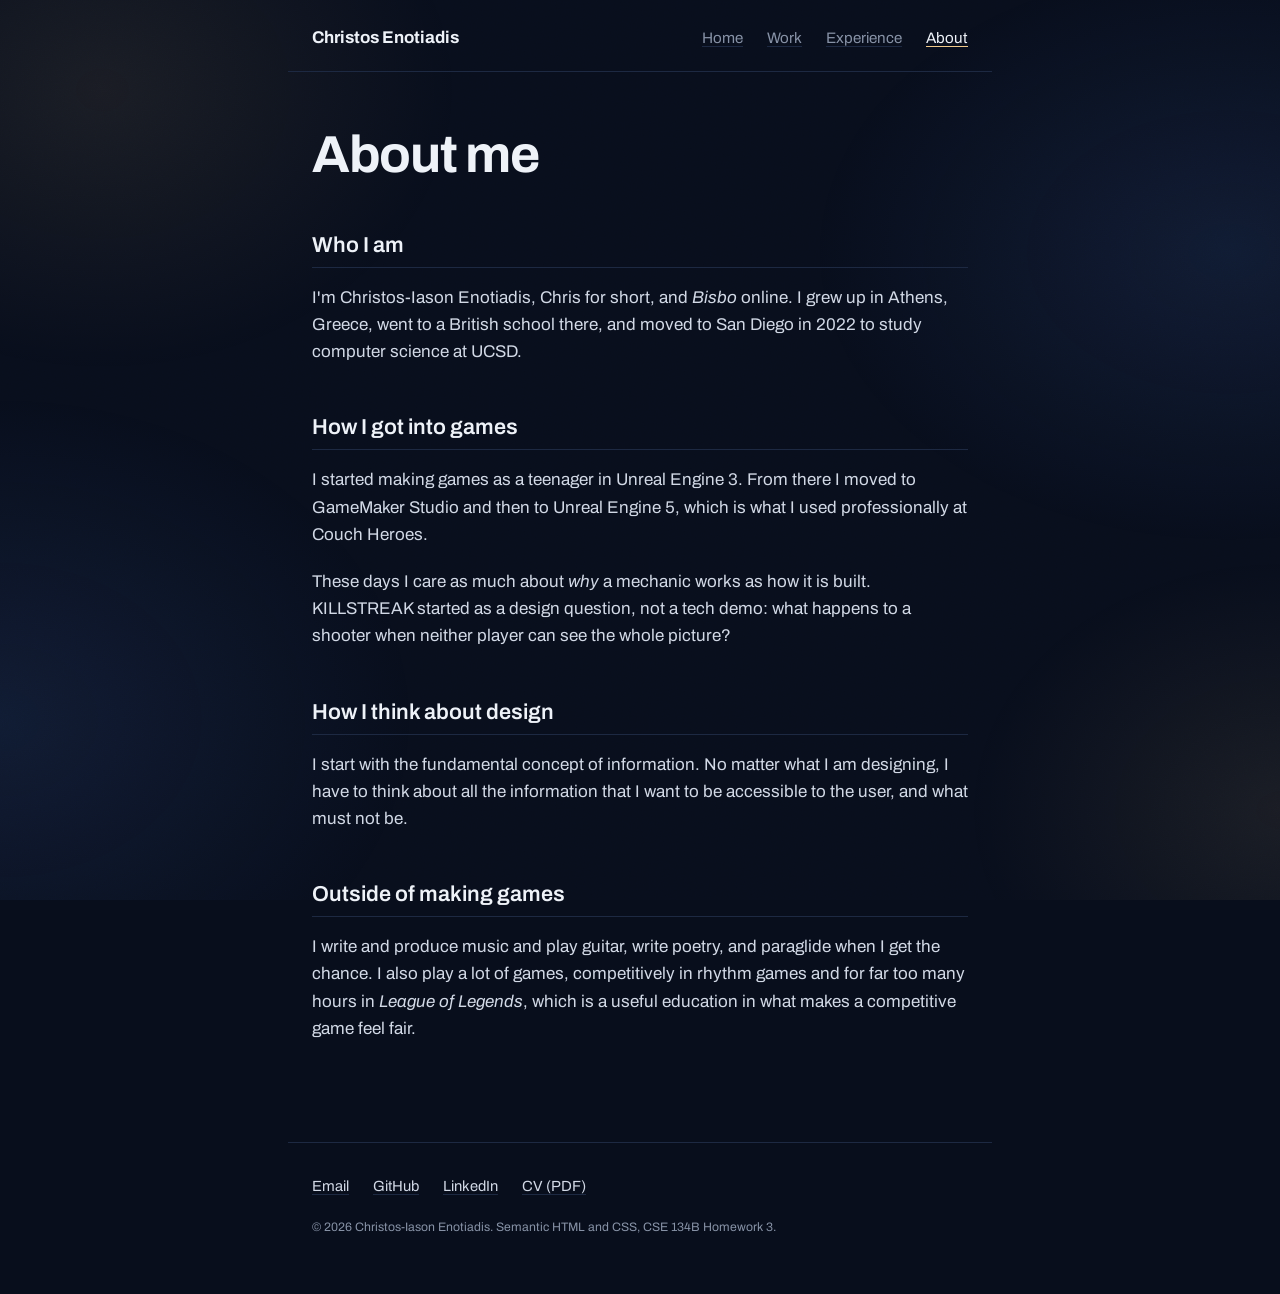
==== about.html @ 73f15feb "add hw3" ====
<!DOCTYPE html>
<html lang="en">
<head>
  <meta charset="utf-8">
  <meta name="viewport" content="width=device-width, initial-scale=1">
  <meta name="description" content="About Christos Enotiadis: a game developer from Athens, Greece, how he got into games, and what he makes outside of them.">
  <meta name="author" content="Christos-Iason Enotiadis">
  <title>About | Christos Enotiadis</title>
  <link rel="icon" href="images/favicon.svg" type="image/svg+xml">
  <link rel="stylesheet" href="https://fonts.googleapis.com/css2?family=Archivo:wght@400;500;600&amp;family=Archivo+Expanded:wght@600;700&amp;display=swap">
  <link rel="stylesheet" href="css/styles.css">
</head>
<body>
  <header>
    <p><a href="index.html"><b>Christos Enotiadis</b></a></p>
    <nav aria-label="Primary">
      <ul>
        <li><a href="index.html">Home</a></li>
        <li><a href="index.html#work-heading">Work</a>
          <ul>
            <li><a href="killstreak.html">KILLSTREAK</a></li>
            <li><a href="vpt.html">Volumetric Path Tracing</a></li>
            <li><a href="poker.html">Poker Engine</a></li>
          </ul>
        </li>
        <li><a href="experience.html">Experience</a></li>
        <li><a href="about.html" aria-current="page">About</a></li>
      </ul>
    </nav>
  </header>

  <main>
    <h1>About me</h1>

    <section aria-labelledby="who-heading">
      <h2 id="who-heading">Who I am</h2>
      <p>
        I'm Christos-Iason Enotiadis, Chris for short, and <i>Bisbo</i> online. I grew up in Athens, Greece, went to a British school there, and moved to
        San Diego in 2022 to study computer science at UCSD.
      </p>
    </section>

    <section aria-labelledby="path-heading">
      <h2 id="path-heading">How I got into games</h2>
      <p>
        I started making games as a teenager in Unreal Engine 3. From there I moved to GameMaker Studio and
        then to Unreal Engine 5, which is what I used professionally at Couch Heroes.
      </p>
      <p>
        These days I care as much about <em>why</em> a mechanic works as how it is built. KILLSTREAK started
        as a design question, not a tech demo: what happens to a shooter when neither player can see the
        whole picture?
      </p>
    </section>

    <section aria-labelledby="design-heading">
      <h2 id="design-heading">How I think about design</h2>
      <p>
        I start with the fundamental concept of information. No matter what I am designing, I have to think
        about all the information that I want to be accessible to the user, and what must not be.
      </p>
    </section>

    <section aria-labelledby="offclock-heading">
      <h2 id="offclock-heading">Outside of making games</h2>
      <p>
        I write and produce music and play guitar, write poetry, and paraglide when I get the chance. I also
        play a lot of games, competitively in rhythm games and for far too many hours in
        <cite>League of Legends</cite>, which is a useful education in what makes a competitive game feel fair.
      </p>
    </section>
  </main>

  <footer>
    <address>
      <ul>
        <li><a href="mailto:cenotiadis@ucsd.edu">Email</a></li>
        <li><a href="https://github.com/Bisbouras">GitHub</a></li>
        <li><a href="https://linkedin.com/in/christos-enotiadis">LinkedIn</a></li>
        <li><a href="docs/cv.pdf">CV (PDF)</a></li>
      </ul>
    </address>
    <p><small>&copy; 2026 Christos-Iason Enotiadis. Semantic HTML and CSS, CSE 134B Homework 3.</small></p>
  </footer>
</body>
</html>
---- css/styles.css ----
/*
  styles.css - CSE 134 HW3 Part 2
  Author: Christos-Iason Enotiadis
  Repo: https://github.com/Bisbouras/CSE134HW3
*/

:root {
  --night: #080e1c;
  --night-lift: #101a30;
  --edge: #1d2942;
  --dust: #d2d9e6;
  --dust-dim: #8792a6;
  --white: #eef2f8;
  --beam: #f0c98a;
  --beam-light: #f6dcb0;
  --beam-soft: rgba(240, 201, 138, 0.4);
  --beam-glow: rgba(240, 201, 138, 0.08);
  --blue-glow: rgba(70, 110, 190, 0.14);
  --font-body: "Archivo", system-ui, sans-serif;
  --font-display: "Archivo Expanded", "Archivo", system-ui, sans-serif;
  --font-mono: ui-monospace, Consolas, monospace;
  --measure: 44rem;
  --radius: 3px;
  --radius-sm: 2px;
}

* {
  box-sizing: border-box;
}

html {
  background-color: var(--night);
}

body {
  margin: 0;
  font-family: var(--font-body);
  font-size: 1.0625rem;
  line-height: 1.6;
  color: var(--dust);
}

/* background - gold and blue light pools */
body::before {
  content: "";
  position: fixed;
  inset: 0;
  z-index: -1;
  pointer-events: none;
  background-image:
    radial-gradient(40vw 45vh at 8% 10%, var(--beam-glow), transparent 70%),
    radial-gradient(45vw 50vh at 0% 80%, var(--blue-glow), transparent 72%),
    radial-gradient(45vw 45vh at 96% 28%, var(--blue-glow), transparent 72%),
    radial-gradient(35vw 40vh at 100% 90%, var(--beam-glow), transparent 70%);
}

/* background - grain */
body::after {
  content: "";
  position: fixed;
  inset: 0;
  z-index: -1;
  pointer-events: none;
  opacity: 0.28;
  mix-blend-mode: overlay;
  background-image: url("data:image/svg+xml,%3Csvg xmlns='http://www.w3.org/2000/svg' width='160' height='160'%3E%3Cfilter id='n'%3E%3CfeTurbulence type='fractalNoise' baseFrequency='0.85' numOctaves='3'/%3E%3C/filter%3E%3Crect width='160' height='160' filter='url(%23n)' opacity='0.5'/%3E%3C/svg%3E");
}

body > header,
main,
body > footer {
  max-width: var(--measure);
  margin: 0 auto;
  padding-left: 1.5rem;
  padding-right: 1.5rem;
}

/* header */
body > header {
  display: flex;
  flex-wrap: wrap;
  align-items: center;
  justify-content: space-between;
  gap: 1rem 2rem;
  padding-top: 1.5rem;
  padding-bottom: 1.25rem;
  border-bottom: 1px solid var(--edge);
}

body > header > p {
  margin: 0;
}

/* site name */
body > header > p a {
  font-family: var(--font-display);
  color: var(--white);
  border-bottom: 0;
}

nav ul {
  list-style: none;
  margin: 0;
  padding: 0;
}

nav > ul {
  display: flex;
  gap: 1.5rem;
}

nav li {
  position: relative;
  margin: 0;
}

nav a {
  font-size: 0.95rem;
  color: var(--dust-dim);
}

/* current page link in the nav */
nav a[aria-current="page"] {
  color: var(--white);
  border-bottom-color: var(--beam);
}

/* work dropdown */
nav > ul > li > ul {
  position: absolute;
  top: 100%;
  left: -1rem;
  z-index: 10;
  min-width: 15rem;
  margin-top: 0.6rem;
  padding: 0.5rem 0;
  background-color: var(--night-lift);
  border: 1px solid var(--edge);
  border-radius: var(--radius);
  opacity: 0;
  pointer-events: none;
  transform: translateY(-0.25rem);
  transition: opacity 150ms ease, transform 150ms ease;
}

/* hover bridge over the gap above the dropdown */
nav > ul > li > ul::before {
  content: "";
  position: absolute;
  bottom: 100%;
  left: 0;
  right: 0;
  height: 0.7rem;
}

nav > ul > li:hover > ul,
nav > ul > li:focus-within > ul {
  opacity: 1;
  pointer-events: auto;
  transform: none;
}

nav li li a {
  display: block;
  padding: 0.35rem 1rem;
  color: var(--dust);
  border-bottom: 0;
}

nav li li a:hover {
  color: var(--white);
  background-color: var(--edge);
}

nav li li a:focus {
  outline-offset: -2px;
}

main {
  padding-top: 3.5rem;
  padding-bottom: 5rem;
}

h1,
h2,
h3 {
  font-family: var(--font-display);
  color: var(--white);
}

h1 {
  font-size: clamp(2rem, 6vw, 3.25rem);
  font-weight: 700;
  line-height: 1.05;
  letter-spacing: -0.025em;
  margin: 0 0 1rem;
}

h2 {
  font-size: 1.35rem;
  font-weight: 600;
  line-height: 1.3;
  margin: 3rem 0 1rem;
  padding-bottom: 0.5rem;
  border-bottom: 1px solid var(--edge);
}

h3 {
  font-size: 1.08rem;
  font-weight: 600;
  line-height: 1.3;
  margin: 2rem 0 0.5rem;
}

p,
ul,
ol,
dl {
  margin: 0 0 1.25rem;
}

ul,
ol {
  padding-left: 1.3rem;
}

li {
  margin-bottom: 0.4rem;
}

li::marker {
  color: var(--dust-dim);
}

strong {
  font-weight: 600;
  color: var(--white);
}

code {
  font-family: var(--font-mono);
  font-size: 0.88em;
  padding: 0.08em 0.35em;
  color: var(--white);
  background-color: var(--night-lift);
  border: 1px solid var(--edge);
  border-radius: var(--radius-sm);
}

a {
  color: var(--dust);
  text-decoration: none;
  border-bottom: 1px solid var(--edge);
}

a:hover {
  color: var(--white);
  border-bottom-color: var(--beam);
}

/* links inside body text */
main p a {
  color: var(--beam);
  border-bottom-color: var(--beam-soft);
}

a:focus,
button:focus,
input:focus,
textarea:focus,
iframe:focus {
  outline: 2px solid var(--beam);
  outline-offset: 3px;
}

/* standfirst under the page title */
h1 + p {
  font-size: 1.1rem;
}

/* home intro - name and catchline beside the logo */
section[aria-labelledby="intro-heading"] {
  display: grid;
  grid-template-columns: 1fr auto;
  column-gap: 2rem;
  align-items: start;
}

section[aria-labelledby="intro-heading"] > * {
  grid-column: 1;
}

section[aria-labelledby="intro-heading"] > picture {
  grid-column: 2;
  grid-row: 1 / span 2;
}

section[aria-labelledby="intro-heading"] img {
  width: clamp(6rem, 16vw, 8.5rem);
  border: 1px solid var(--edge);
  border-radius: 50%;
}

/* home intro paragraphs after the logo */
section[aria-labelledby="intro-heading"] > picture ~ p {
  grid-column: 1 / -1;
  max-width: 34rem;
  color: var(--dust-dim);
}

section[aria-labelledby="intro-heading"] > picture + p {
  margin-top: 1.5rem;
}

/* cards - work and experience articles */
main > section > article {
  margin-bottom: 1rem;
  padding: 1.35rem 1.4rem 1.2rem;
  background-color: var(--night-lift);
  border: 1px solid var(--edge);
  border-radius: var(--radius);
}

main > section > article > :last-child {
  margin-bottom: 0;
}

main > section > article:has(h3 > a):hover {
  border-color: var(--beam-soft);
}

main > section > article h3 {
  margin-top: 0;
}

h3 a {
  color: inherit;
  border-bottom: 0;
}

h3 a:hover {
  color: var(--beam);
}

/* meta line under a card title */
article h3 + p {
  font-size: 0.92rem;
  color: var(--dust-dim);
}

/* tool and date tags */
main > section > article p > span {
  display: inline-block;
  padding: 0.1rem 0.5rem;
  font-size: 0.85rem;
  color: var(--dust-dim);
  border: 1px solid var(--edge);
  border-radius: var(--radius-sm);
}

/* skill chips */
section[aria-labelledby="skills-heading"] ul {
  display: flex;
  flex-wrap: wrap;
  gap: 0.5rem;
  padding: 0;
  list-style: none;
}

section[aria-labelledby="skills-heading"] li {
  margin: 0;
  padding: 0.15rem 0.6rem;
  font-size: 0.9rem;
  background-color: var(--night-lift);
  border: 1px solid var(--edge);
  border-radius: var(--radius-sm);
}

/* project page header */
main > article > header {
  margin-bottom: 2.5rem;
}

/* breadcrumb above the project title */
main > article > header > p:first-child {
  margin-bottom: 0.75rem;
  font-size: 0.85rem;
  letter-spacing: 0.04em;
  color: var(--dust-dim);
}

project-facts {
  display: block;
  margin: 0 0 2.5rem;
  padding: 1rem 1.25rem;
  background-color: var(--night-lift);
  border: 1px solid var(--edge);
  border-radius: var(--radius);
}

project-facts dl {
  display: grid;
  grid-template-columns: max-content 1fr;
  gap: 0.35rem 1.25rem;
  margin: 0;
}

project-facts dt {
  font-size: 0.9rem;
  color: var(--dust-dim);
}

project-facts dd {
  margin: 0;
}

/* figures - images side by side, stacking when narrow */
figure {
  display: flex;
  flex-wrap: wrap;
  gap: 0.9rem;
  margin: 2rem 0;
}

figure > :not(figcaption) {
  flex: 1 1 12rem;
}

figcaption {
  flex-basis: 100%;
  font-size: 0.88rem;
  line-height: 1.55;
  color: var(--dust-dim);
}

img,
svg {
  display: block;
  max-width: 100%;
  height: auto;
}

figure img,
figure svg {
  width: 100%;
  background-color: var(--night-lift);
  border: 1px solid var(--edge);
  border-radius: var(--radius-sm);
}

/* cv preview */
iframe {
  display: block;
  width: 100%;
  height: auto;
  aspect-ratio: 640 / 820;
  border: 1px solid var(--edge);
  border-radius: var(--radius);
}

progress,
input[type="radio"] {
  accent-color: var(--beam);
}

fieldset {
  margin: 0 0 1.25rem;
  padding: 1rem 1.25rem 1.25rem;
  border: 1px solid var(--edge);
  border-radius: var(--radius);
}

legend {
  padding: 0 0.5rem;
  font-size: 0.9rem;
  color: var(--dust-dim);
}

fieldset > div {
  margin-bottom: 0.75rem;
}

input[type="text"],
input[type="email"],
textarea {
  width: 100%;
  margin-top: 0.3rem;
  padding: 0.55em 0.75em;
  font: inherit;
  color: var(--dust);
  background-color: var(--night);
  border: 1px solid var(--edge);
  border-radius: var(--radius);
}

input[type="text"]:hover,
input[type="email"]:hover,
textarea:hover {
  border-color: var(--dust-dim);
}

button {
  padding: 0.6em 1.4em;
  font: inherit;
  font-weight: 600;
  color: var(--night);
  background-color: var(--beam);
  border: 0;
  border-radius: var(--radius);
  cursor: pointer;
}

button:hover {
  background-color: var(--beam-light);
}

/* footer */
body > footer {
  padding-top: 2rem;
  padding-bottom: 3rem;
  font-size: 0.92rem;
  color: var(--dust-dim);
  border-top: 1px solid var(--edge);
}

body > footer p {
  margin: 0 0 0.5rem;
}

address {
  font-style: normal;
}

address ul {
  display: flex;
  flex-wrap: wrap;
  gap: 0.5rem 1.5rem;
  margin: 0 0 1rem;
  padding: 0;
  list-style: none;
}

address li {
  margin: 0;
}

/* narrow screens - header stacks, work links listed under work */
@media (max-width: 40rem) {
  body > header {
    flex-direction: column;
    align-items: flex-start;
  }

  nav > ul {
    flex-direction: column;
    gap: 0.25rem;
  }

  nav > ul > li > ul {
    position: static;
    min-width: 0;
    margin: 0.25rem 0 0.25rem 0.2rem;
    padding: 0 0 0 0.75rem;
    background-color: transparent;
    border: 0;
    border-left: 1px solid var(--edge);
    border-radius: 0;
    opacity: 1;
    pointer-events: auto;
    transform: none;
  }

  nav > ul > li > ul::before {
    display: none;
  }

  nav li li a {
    padding: 0.15rem 0;
    color: var(--dust-dim);
  }

  nav li li a:hover {
    background-color: transparent;
  }

  section[aria-labelledby="intro-heading"] > picture {
    grid-row: 1;
  }

  section[aria-labelledby="intro-heading"] > h1 + p {
    grid-column: 1 / -1;
  }

  main {
    padding-top: 2.5rem;
  }
}
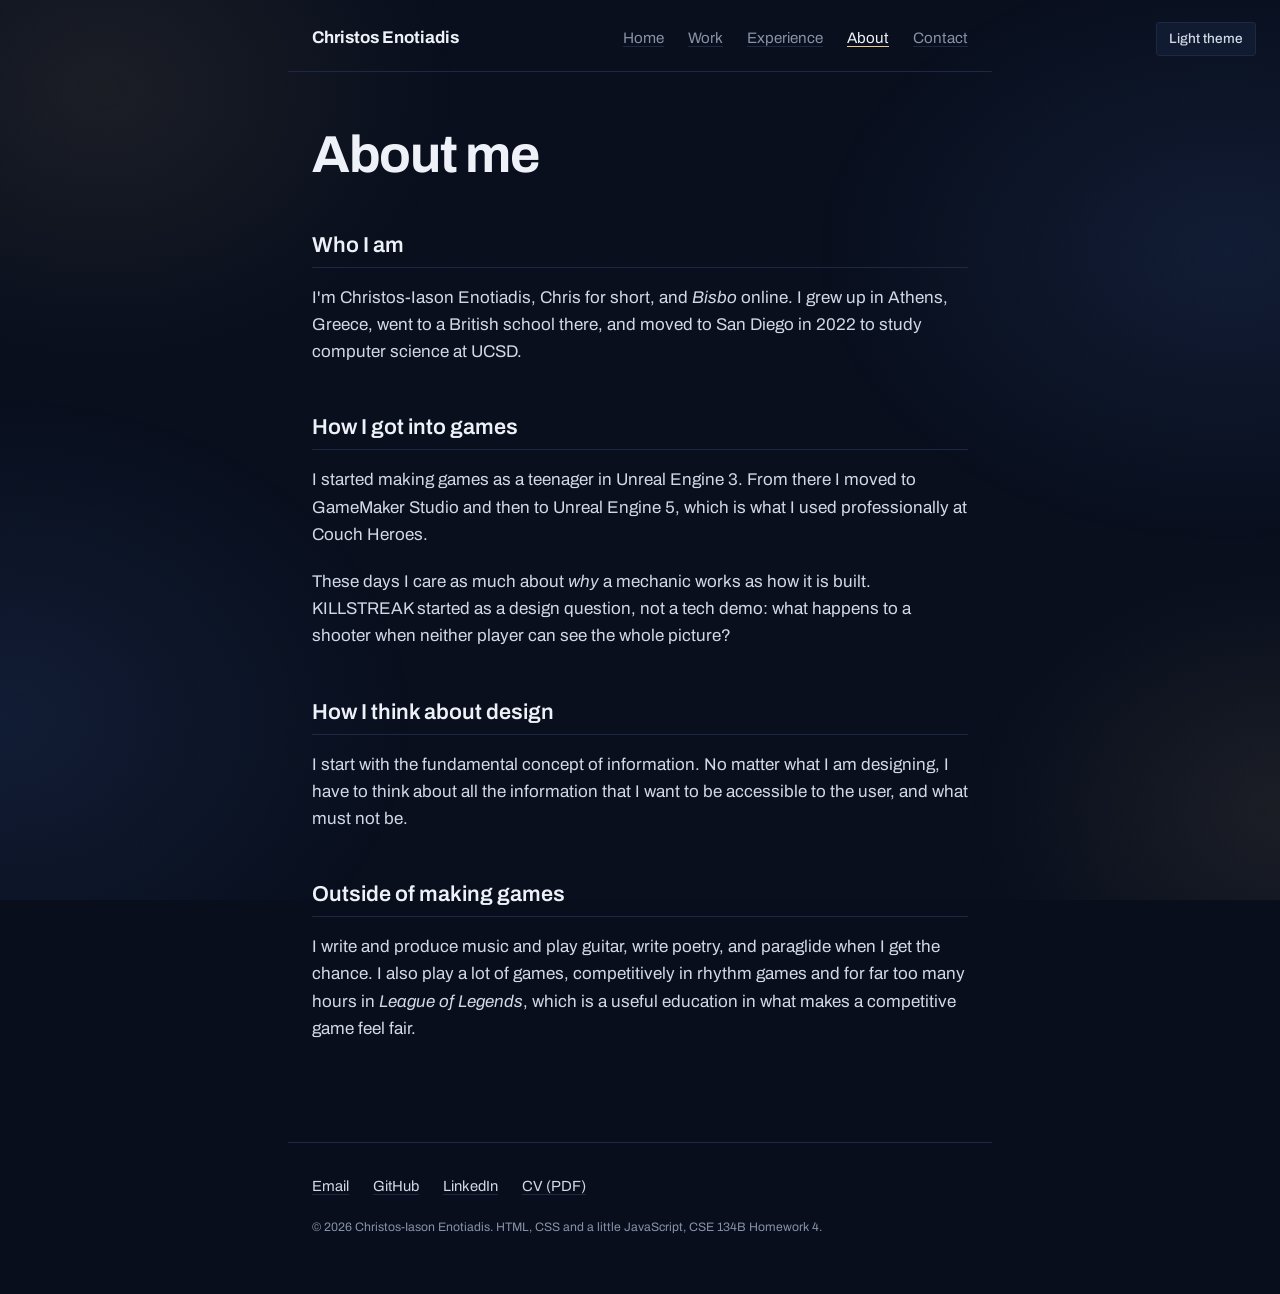
==== commit 37412413: "Hw4" ====
--- a/about.html
+++ b/about.html
@@ -9,6 +9,7 @@
   <link rel="icon" href="images/favicon.svg" type="image/svg+xml">
   <link rel="stylesheet" href="https://fonts.googleapis.com/css2?family=Archivo:wght@400;500;600&amp;family=Archivo+Expanded:wght@600;700&amp;display=swap">
   <link rel="stylesheet" href="css/styles.css">
+  <script src="js/theme.js"></script>
 </head>
 <body>
   <header>
@@ -25,8 +26,15 @@
         </li>
         <li><a href="experience.html">Experience</a></li>
         <li><a href="about.html" aria-current="page">About</a></li>
+        <li><a href="form-with-js.html">Contact</a>
+          <ul>
+            <li><a href="form-with-js.html">Contact form, with JavaScript</a></li>
+            <li><a href="form-no-js.html">Contact form, no JavaScript</a></li>
+          </ul>
+        </li>
       </ul>
     </nav>
+    <button type="button" id="theme-toggle" hidden>Light theme</button>
   </header>
 
   <main>
@@ -80,7 +88,7 @@
         <li><a href="docs/cv.pdf">CV (PDF)</a></li>
       </ul>
     </address>
-    <p><small>&copy; 2026 Christos-Iason Enotiadis. Semantic HTML and CSS, CSE 134B Homework 3.</small></p>
+    <p><small>&copy; 2026 Christos-Iason Enotiadis. HTML, CSS and a little JavaScript, CSE 134B Homework 4.</small></p>
   </footer>
 </body>
 </html>
--- a/css/styles.css
+++ b/css/styles.css
@@ -1,21 +1,28 @@
 /*
-  styles.css - CSE 134 HW3 Part 2
+  styles.css - CSE 134B HW4
   Author: Christos-Iason Enotiadis
-  Repo: https://github.com/Bisbouras/CSE134HW3
+  Repo: https://github.com/Bisbouras/CSE134HW4
 */
 
+/* theme - dark (default) */
 :root {
-  --night: #080e1c;
-  --night-lift: #101a30;
-  --edge: #1d2942;
-  --dust: #d2d9e6;
-  --dust-dim: #8792a6;
-  --white: #eef2f8;
-  --beam: #f0c98a;
-  --beam-light: #f6dcb0;
-  --beam-soft: rgba(240, 201, 138, 0.4);
-  --beam-glow: rgba(240, 201, 138, 0.08);
-  --blue-glow: rgba(70, 110, 190, 0.14);
+  color-scheme: dark;
+  --bg: #080e1c;
+  --bg-raised: #101a30;
+  --border: #1d2942;
+  --text: #d2d9e6;
+  --text-dim: #8792a6;
+  --text-strong: #eef2f8;
+  --accent: #f0c98a;
+  --accent-hover: #f6dcb0;
+  --accent-soft: rgba(240, 201, 138, 0.4);
+  --on-accent: #080e1c;
+  --glow-accent: rgba(240, 201, 138, 0.08);
+  --glow-cool: rgba(70, 110, 190, 0.14);
+  --grain-opacity: 0.28;
+  --error: #ff9b94;
+  --error-tint: rgba(229, 72, 77, 0.12);
+  --warning: #f0c98a;
   --font-body: "Archivo", system-ui, sans-serif;
   --font-display: "Archivo Expanded", "Archivo", system-ui, sans-serif;
   --font-mono: ui-monospace, Consolas, monospace;
@@ -24,12 +31,33 @@
   --radius-sm: 2px;
 }
 
+/* theme - light, set by js/theme.js */
+:root[data-theme="light"] {
+  color-scheme: light;
+  --bg: #f7f8fb;
+  --bg-raised: #ffffff;
+  --border: #d5dbe6;
+  --text: #1f2532;
+  --text-dim: #535d70;
+  --text-strong: #0c111b;
+  --accent: #1d4fb8;
+  --accent-hover: #153d91;
+  --accent-soft: rgba(29, 79, 184, 0.35);
+  --on-accent: #ffffff;
+  --glow-accent: rgba(29, 79, 184, 0.06);
+  --glow-cool: rgba(70, 110, 190, 0.08);
+  --grain-opacity: 0.12;
+  --error: #b42318;
+  --error-tint: rgba(229, 72, 77, 0.07);
+  --warning: #8a5300;
+}
+
 * {
   box-sizing: border-box;
 }
 
 html {
-  background-color: var(--night);
+  background-color: var(--bg);
 }
 
 body {
@@ -37,7 +65,7 @@
   font-family: var(--font-body);
   font-size: 1.0625rem;
   line-height: 1.6;
-  color: var(--dust);
+  color: var(--text);
 }
 
 /* background - gold and blue light pools */
@@ -48,10 +76,10 @@
   z-index: -1;
   pointer-events: none;
   background-image:
-    radial-gradient(40vw 45vh at 8% 10%, var(--beam-glow), transparent 70%),
-    radial-gradient(45vw 50vh at 0% 80%, var(--blue-glow), transparent 72%),
-    radial-gradient(45vw 45vh at 96% 28%, var(--blue-glow), transparent 72%),
-    radial-gradient(35vw 40vh at 100% 90%, var(--beam-glow), transparent 70%);
+    radial-gradient(40vw 45vh at 8% 10%, var(--glow-accent), transparent 70%),
+    radial-gradient(45vw 50vh at 0% 80%, var(--glow-cool), transparent 72%),
+    radial-gradient(45vw 45vh at 96% 28%, var(--glow-cool), transparent 72%),
+    radial-gradient(35vw 40vh at 100% 90%, var(--glow-accent), transparent 70%);
 }
 
 /* background - grain */
@@ -61,7 +89,7 @@
   inset: 0;
   z-index: -1;
   pointer-events: none;
-  opacity: 0.28;
+  opacity: var(--grain-opacity);
   mix-blend-mode: overlay;
   background-image: url("data:image/svg+xml,%3Csvg xmlns='http://www.w3.org/2000/svg' width='160' height='160'%3E%3Cfilter id='n'%3E%3CfeTurbulence type='fractalNoise' baseFrequency='0.85' numOctaves='3'/%3E%3C/filter%3E%3Crect width='160' height='160' filter='url(%23n)' opacity='0.5'/%3E%3C/svg%3E");
 }
@@ -84,7 +112,7 @@
   gap: 1rem 2rem;
   padding-top: 1.5rem;
   padding-bottom: 1.25rem;
-  border-bottom: 1px solid var(--edge);
+  border-bottom: 1px solid var(--border);
 }
 
 body > header > p {
@@ -94,7 +122,7 @@
 /* site name */
 body > header > p a {
   font-family: var(--font-display);
-  color: var(--white);
+  color: var(--text-strong);
   border-bottom: 0;
 }
 
@@ -116,13 +144,13 @@
 
 nav a {
   font-size: 0.95rem;
-  color: var(--dust-dim);
+  color: var(--text-dim);
 }
 
 /* current page link in the nav */
 nav a[aria-current="page"] {
-  color: var(--white);
-  border-bottom-color: var(--beam);
+  color: var(--text-strong);
+  border-bottom-color: var(--accent);
 }
 
 /* work dropdown */
@@ -134,8 +162,8 @@
   min-width: 15rem;
   margin-top: 0.6rem;
   padding: 0.5rem 0;
-  background-color: var(--night-lift);
-  border: 1px solid var(--edge);
+  background-color: var(--bg-raised);
+  border: 1px solid var(--border);
   border-radius: var(--radius);
   opacity: 0;
   pointer-events: none;
@@ -163,13 +191,13 @@
 nav li li a {
   display: block;
   padding: 0.35rem 1rem;
-  color: var(--dust);
+  color: var(--text);
   border-bottom: 0;
 }
 
 nav li li a:hover {
-  color: var(--white);
-  background-color: var(--edge);
+  color: var(--text-strong);
+  background-color: var(--border);
 }
 
 nav li li a:focus {
@@ -185,7 +213,7 @@
 h2,
 h3 {
   font-family: var(--font-display);
-  color: var(--white);
+  color: var(--text-strong);
 }
 
 h1 {
@@ -202,7 +230,7 @@
   line-height: 1.3;
   margin: 3rem 0 1rem;
   padding-bottom: 0.5rem;
-  border-bottom: 1px solid var(--edge);
+  border-bottom: 1px solid var(--border);
 }
 
 h3 {
@@ -229,39 +257,39 @@
 }
 
 li::marker {
-  color: var(--dust-dim);
+  color: var(--text-dim);
 }
 
 strong {
   font-weight: 600;
-  color: var(--white);
+  color: var(--text-strong);
 }
 
 code {
   font-family: var(--font-mono);
   font-size: 0.88em;
   padding: 0.08em 0.35em;
-  color: var(--white);
-  background-color: var(--night-lift);
-  border: 1px solid var(--edge);
+  color: var(--text-strong);
+  background-color: var(--bg-raised);
+  border: 1px solid var(--border);
   border-radius: var(--radius-sm);
 }
 
 a {
-  color: var(--dust);
+  color: var(--text);
   text-decoration: none;
-  border-bottom: 1px solid var(--edge);
+  border-bottom: 1px solid var(--border);
 }
 
 a:hover {
-  color: var(--white);
-  border-bottom-color: var(--beam);
+  color: var(--text-strong);
+  border-bottom-color: var(--accent);
 }
 
 /* links inside body text */
 main p a {
-  color: var(--beam);
-  border-bottom-color: var(--beam-soft);
+  color: var(--accent);
+  border-bottom-color: var(--accent-soft);
 }
 
 a:focus,
@@ -269,7 +297,7 @@
 input:focus,
 textarea:focus,
 iframe:focus {
-  outline: 2px solid var(--beam);
+  outline: 2px solid var(--accent);
   outline-offset: 3px;
 }
 
@@ -297,7 +325,7 @@
 
 section[aria-labelledby="intro-heading"] img {
   width: clamp(6rem, 16vw, 8.5rem);
-  border: 1px solid var(--edge);
+  border: 1px solid var(--border);
   border-radius: 50%;
 }
 
@@ -305,7 +333,7 @@
 section[aria-labelledby="intro-heading"] > picture ~ p {
   grid-column: 1 / -1;
   max-width: 34rem;
-  color: var(--dust-dim);
+  color: var(--text-dim);
 }
 
 section[aria-labelledby="intro-heading"] > picture + p {
@@ -316,8 +344,8 @@
 main > section > article {
   margin-bottom: 1rem;
   padding: 1.35rem 1.4rem 1.2rem;
-  background-color: var(--night-lift);
-  border: 1px solid var(--edge);
+  background-color: var(--bg-raised);
+  border: 1px solid var(--border);
   border-radius: var(--radius);
 }
 
@@ -326,7 +354,7 @@
 }
 
 main > section > article:has(h3 > a):hover {
-  border-color: var(--beam-soft);
+  border-color: var(--accent-soft);
 }
 
 main > section > article h3 {
@@ -339,13 +367,13 @@
 }
 
 h3 a:hover {
-  color: var(--beam);
+  color: var(--accent);
 }
 
 /* meta line under a card title */
 article h3 + p {
   font-size: 0.92rem;
-  color: var(--dust-dim);
+  color: var(--text-dim);
 }
 
 /* tool and date tags */
@@ -353,8 +381,8 @@
   display: inline-block;
   padding: 0.1rem 0.5rem;
   font-size: 0.85rem;
-  color: var(--dust-dim);
-  border: 1px solid var(--edge);
+  color: var(--text-dim);
+  border: 1px solid var(--border);
   border-radius: var(--radius-sm);
 }
 
@@ -371,8 +399,8 @@
   margin: 0;
   padding: 0.15rem 0.6rem;
   font-size: 0.9rem;
-  background-color: var(--night-lift);
-  border: 1px solid var(--edge);
+  background-color: var(--bg-raised);
+  border: 1px solid var(--border);
   border-radius: var(--radius-sm);
 }
 
@@ -386,15 +414,15 @@
   margin-bottom: 0.75rem;
   font-size: 0.85rem;
   letter-spacing: 0.04em;
-  color: var(--dust-dim);
+  color: var(--text-dim);
 }
 
 project-facts {
   display: block;
   margin: 0 0 2.5rem;
   padding: 1rem 1.25rem;
-  background-color: var(--night-lift);
-  border: 1px solid var(--edge);
+  background-color: var(--bg-raised);
+  border: 1px solid var(--border);
   border-radius: var(--radius);
 }
 
@@ -407,7 +435,7 @@
 
 project-facts dt {
   font-size: 0.9rem;
-  color: var(--dust-dim);
+  color: var(--text-dim);
 }
 
 project-facts dd {
@@ -430,7 +458,7 @@
   flex-basis: 100%;
   font-size: 0.88rem;
   line-height: 1.55;
-  color: var(--dust-dim);
+  color: var(--text-dim);
 }
 
 img,
@@ -443,8 +471,8 @@
 figure img,
 figure svg {
   width: 100%;
-  background-color: var(--night-lift);
-  border: 1px solid var(--edge);
+  background-color: var(--bg-raised);
+  border: 1px solid var(--border);
   border-radius: var(--radius-sm);
 }
 
@@ -454,26 +482,26 @@
   width: 100%;
   height: auto;
   aspect-ratio: 640 / 820;
-  border: 1px solid var(--edge);
+  border: 1px solid var(--border);
   border-radius: var(--radius);
 }
 
 progress,
 input[type="radio"] {
-  accent-color: var(--beam);
+  accent-color: var(--accent);
 }
 
 fieldset {
   margin: 0 0 1.25rem;
   padding: 1rem 1.25rem 1.25rem;
-  border: 1px solid var(--edge);
+  border: 1px solid var(--border);
   border-radius: var(--radius);
 }
 
 legend {
   padding: 0 0.5rem;
   font-size: 0.9rem;
-  color: var(--dust-dim);
+  color: var(--text-dim);
 }
 
 fieldset > div {
@@ -487,31 +515,31 @@
   margin-top: 0.3rem;
   padding: 0.55em 0.75em;
   font: inherit;
-  color: var(--dust);
-  background-color: var(--night);
-  border: 1px solid var(--edge);
+  color: var(--text);
+  background-color: var(--bg);
+  border: 1px solid var(--border);
   border-radius: var(--radius);
 }
 
 input[type="text"]:hover,
 input[type="email"]:hover,
 textarea:hover {
-  border-color: var(--dust-dim);
+  border-color: var(--text-dim);
 }
 
 button {
   padding: 0.6em 1.4em;
   font: inherit;
   font-weight: 600;
-  color: var(--night);
-  background-color: var(--beam);
+  color: var(--on-accent);
+  background-color: var(--accent);
   border: 0;
   border-radius: var(--radius);
   cursor: pointer;
 }
 
 button:hover {
-  background-color: var(--beam-light);
+  background-color: var(--accent-hover);
 }
 
 /* footer */
@@ -519,8 +547,8 @@
   padding-top: 2rem;
   padding-bottom: 3rem;
   font-size: 0.92rem;
-  color: var(--dust-dim);
-  border-top: 1px solid var(--edge);
+  color: var(--text-dim);
+  border-top: 1px solid var(--border);
 }
 
 body > footer p {
@@ -544,6 +572,169 @@
   margin: 0;
 }
 
+/* hidden attribute - always wins over display rules */
+[hidden] {
+  display: none !important;
+}
+
+/* last dropdown - opens leftwards so it stays on screen */
+nav > ul > li:last-child > ul {
+  left: auto;
+  right: -1rem;
+}
+
+/* theme toggle - hidden in the html until js/theme.js wires it up */
+#theme-toggle {
+  margin-left: auto;
+  padding: 0.35em 0.9em;
+  font-size: 0.85rem;
+  font-weight: 500;
+  color: var(--text);
+  background-color: var(--bg-raised);
+  border: 1px solid var(--border);
+}
+
+#theme-toggle:hover {
+  color: var(--text-strong);
+  background-color: var(--bg-raised);
+  border-color: var(--accent);
+}
+
+/* home logo - red variant in the light theme */
+:root[data-theme="light"] section[aria-labelledby="intro-heading"] img {
+  content: url("../images/bisbored.png");
+}
+
+/* contact form - labels above their controls */
+form[action="https://httpbin.org/post"] > div {
+  display: grid;
+  gap: 0.3rem;
+  margin-bottom: 1.25rem;
+}
+
+form[action="https://httpbin.org/post"] > div > label {
+  font-weight: 500;
+  color: var(--text-strong);
+}
+
+/* contact form - field hints */
+form[action="https://httpbin.org/post"] > div > p {
+  margin: 0;
+  font-size: 0.9rem;
+  color: var(--text-dim);
+}
+
+/* contact form - required asterisk */
+form[action="https://httpbin.org/post"] label > span {
+  color: var(--accent);
+}
+
+/* contact form - room for the error icon so text never jumps */
+form[action="https://httpbin.org/post"] input[type="text"],
+form[action="https://httpbin.org/post"] input[type="email"],
+form[action="https://httpbin.org/post"] textarea {
+  margin-top: 0;
+  padding-right: 2.25em;
+}
+
+form[action="https://httpbin.org/post"] textarea {
+  min-height: 9rem;
+  resize: vertical;
+}
+
+/* validation - red tint and cross once the user has interacted */
+form[action="https://httpbin.org/post"] :is(input, textarea):required:user-invalid {
+  border-color: var(--error);
+  background-image:
+    url("data:image/svg+xml,%3Csvg xmlns='http://www.w3.org/2000/svg' viewBox='0 0 16 16'%3E%3Cpath d='M3 3l10 10M13 3L3 13' stroke='%23e5484d' stroke-width='2.4' stroke-linecap='round'/%3E%3C/svg%3E"),
+    linear-gradient(var(--error-tint), var(--error-tint));
+  background-repeat: no-repeat, no-repeat;
+  background-position: right 0.8em top 0.85em, 0 0;
+  background-size: 0.85em, 100% 100%;
+}
+
+/* form messages - error area, filled by js/form.js */
+#error-area:not(:empty) {
+  margin: 1.5rem 0 0;
+  padding: 0.9rem 1.1rem;
+  background-color: var(--error-tint);
+  border: 1px solid var(--error);
+  border-left-width: 4px;
+  border-radius: var(--radius);
+}
+
+#error-area p {
+  margin: 0 0 0.4rem;
+  font-weight: 600;
+  color: var(--error);
+}
+
+#error-area ul {
+  margin: 0;
+}
+
+#error-area li:last-child {
+  margin-bottom: 0;
+}
+
+#error-area a {
+  font-weight: 600;
+  color: var(--text-strong);
+}
+
+/* form messages - character count */
+#info-area {
+  margin: 0 0 1.25rem;
+  font-size: 0.95rem;
+  color: var(--text-dim);
+}
+
+#info-area p {
+  margin: 0;
+}
+
+#info-area[data-state="warning"],
+#info-area[data-state="limit"] {
+  padding-left: 0.75rem;
+  color: var(--warning);
+  border-left: 3px solid var(--warning);
+}
+
+#info-area[data-state="limit"] {
+  font-weight: 600;
+}
+
+/* view transitions - cross-fade between pages */
+@media (prefers-reduced-motion: no-preference) {
+  @view-transition {
+    navigation: auto;
+  }
+}
+
+/* view transitions - slower cross-fade for theme switches */
+:root[data-theme-switching]::view-transition-old(root),
+:root[data-theme-switching]::view-transition-new(root) {
+  animation-duration: 0.5s;
+}
+
+/* reduced motion - no view transition animation */
+@media (prefers-reduced-motion: reduce) {
+  ::view-transition-group(*),
+  ::view-transition-old(*),
+  ::view-transition-new(*) {
+    animation: none !important;
+  }
+}
+
+/* wide screens - theme toggle in the top right corner */
+@media (min-width: 60rem) {
+  #theme-toggle {
+    position: absolute;
+    top: 1.4rem;
+    right: 1.5rem;
+  }
+}
+
 /* narrow screens - header stacks, work links listed under work */
 @media (max-width: 40rem) {
   body > header {
@@ -563,7 +754,7 @@
     padding: 0 0 0 0.75rem;
     background-color: transparent;
     border: 0;
-    border-left: 1px solid var(--edge);
+    border-left: 1px solid var(--border);
     border-radius: 0;
     opacity: 1;
     pointer-events: auto;
@@ -576,7 +767,7 @@
 
   nav li li a {
     padding: 0.15rem 0;
-    color: var(--dust-dim);
+    color: var(--text-dim);
   }
 
   nav li li a:hover {
@@ -594,4 +785,8 @@
   main {
     padding-top: 2.5rem;
   }
+
+  #theme-toggle {
+    margin-left: 0;
+  }
 }
